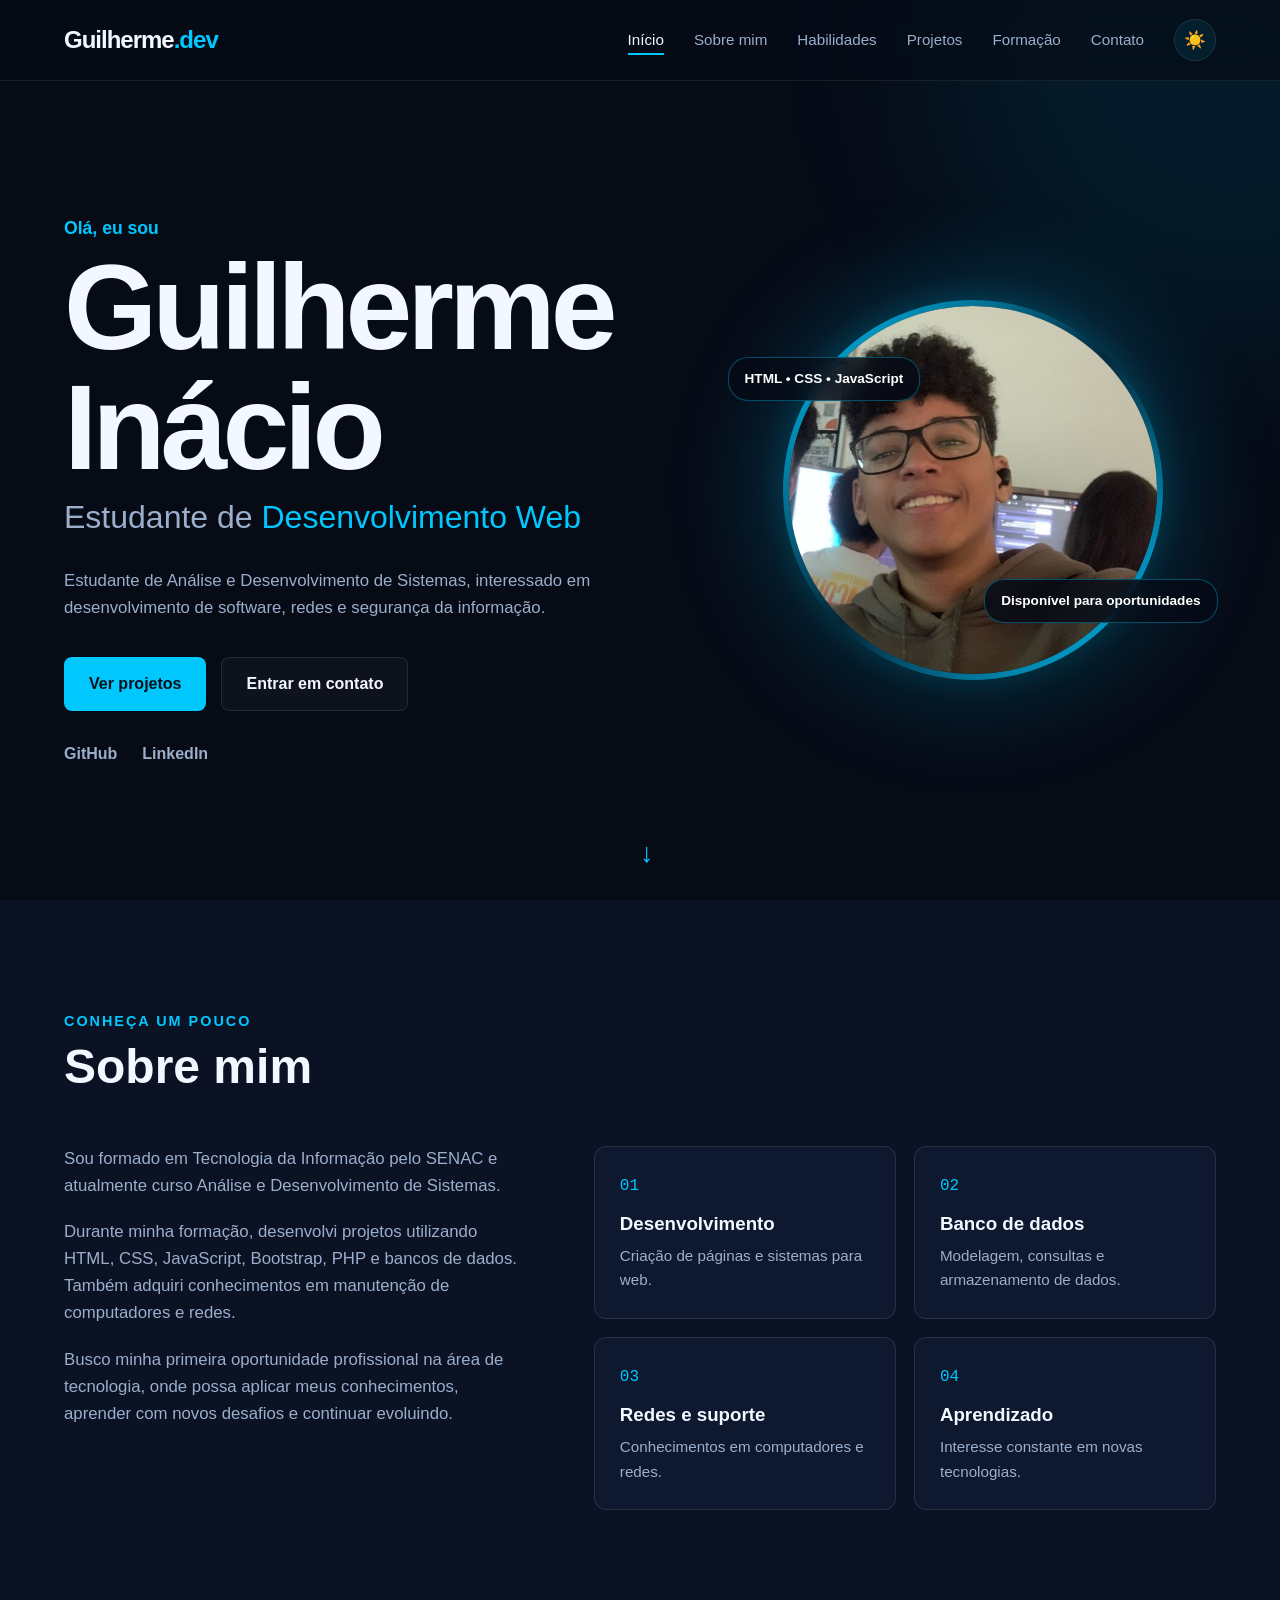
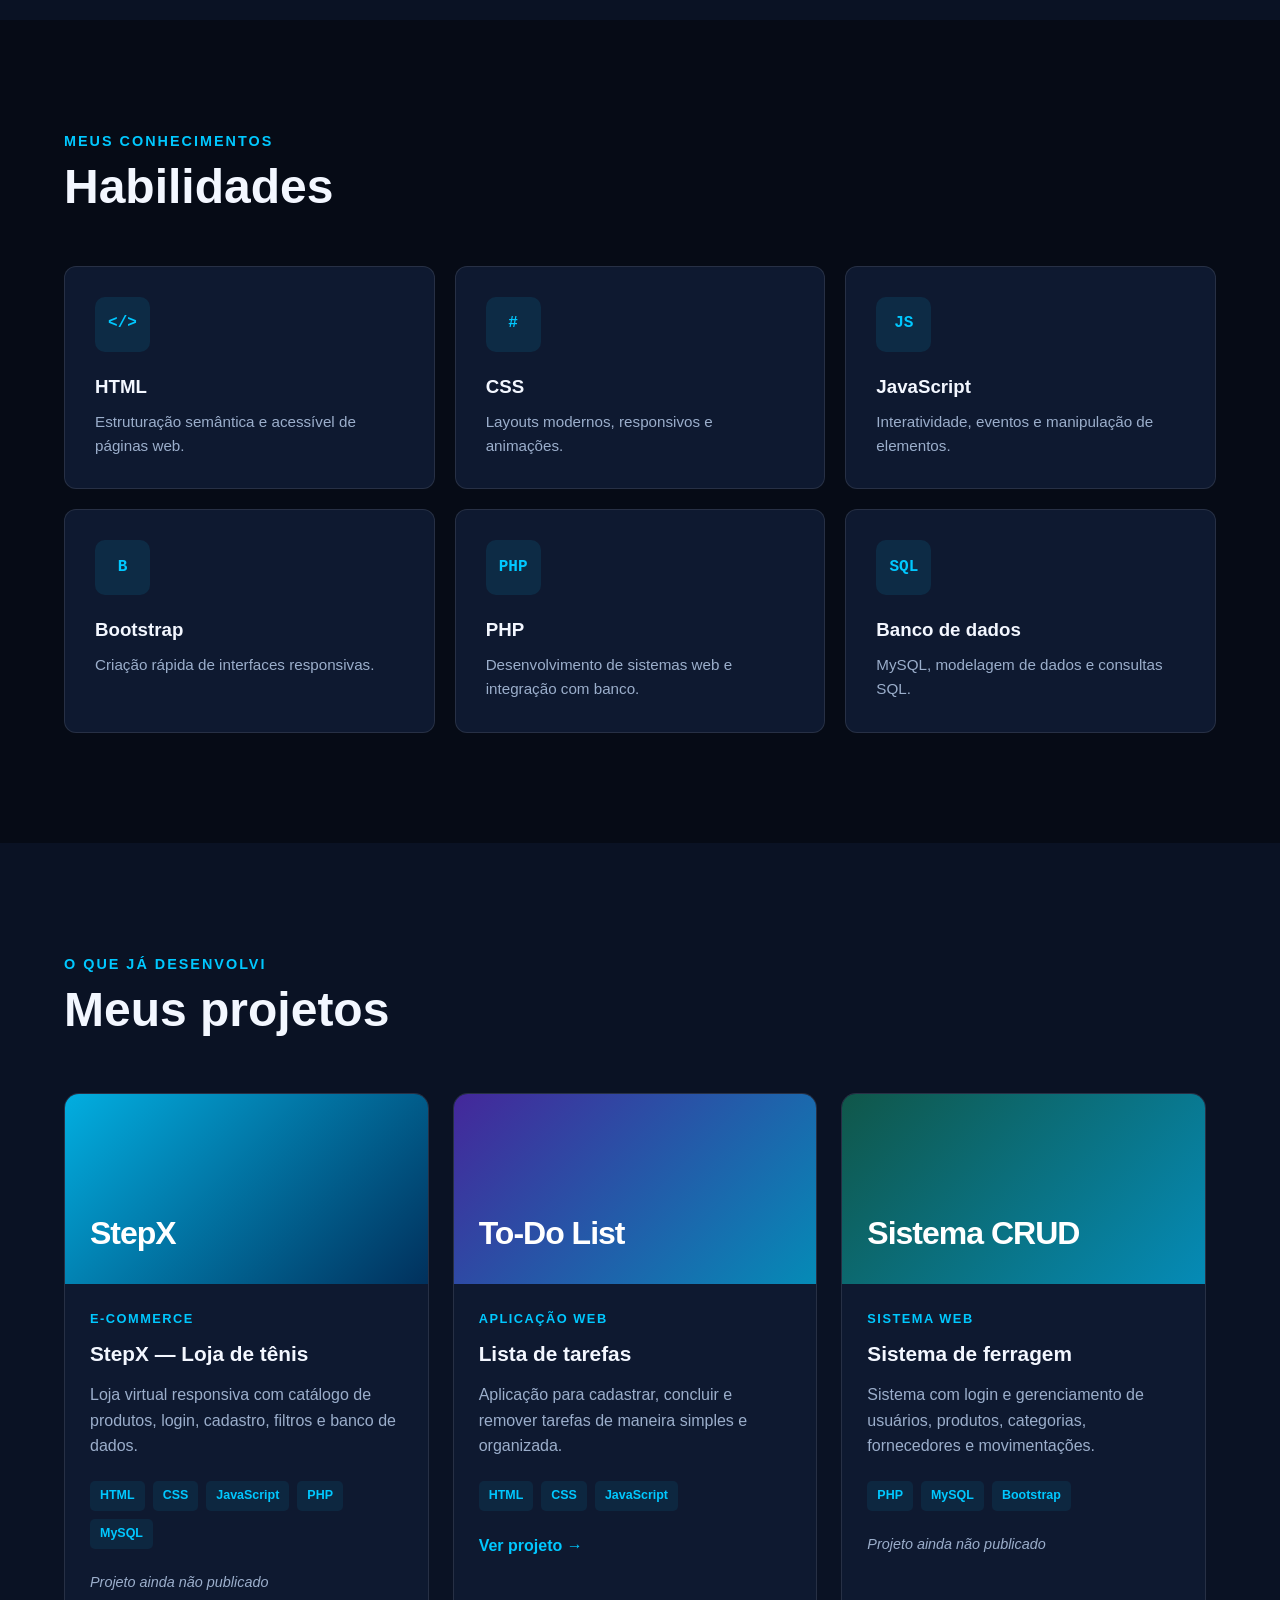
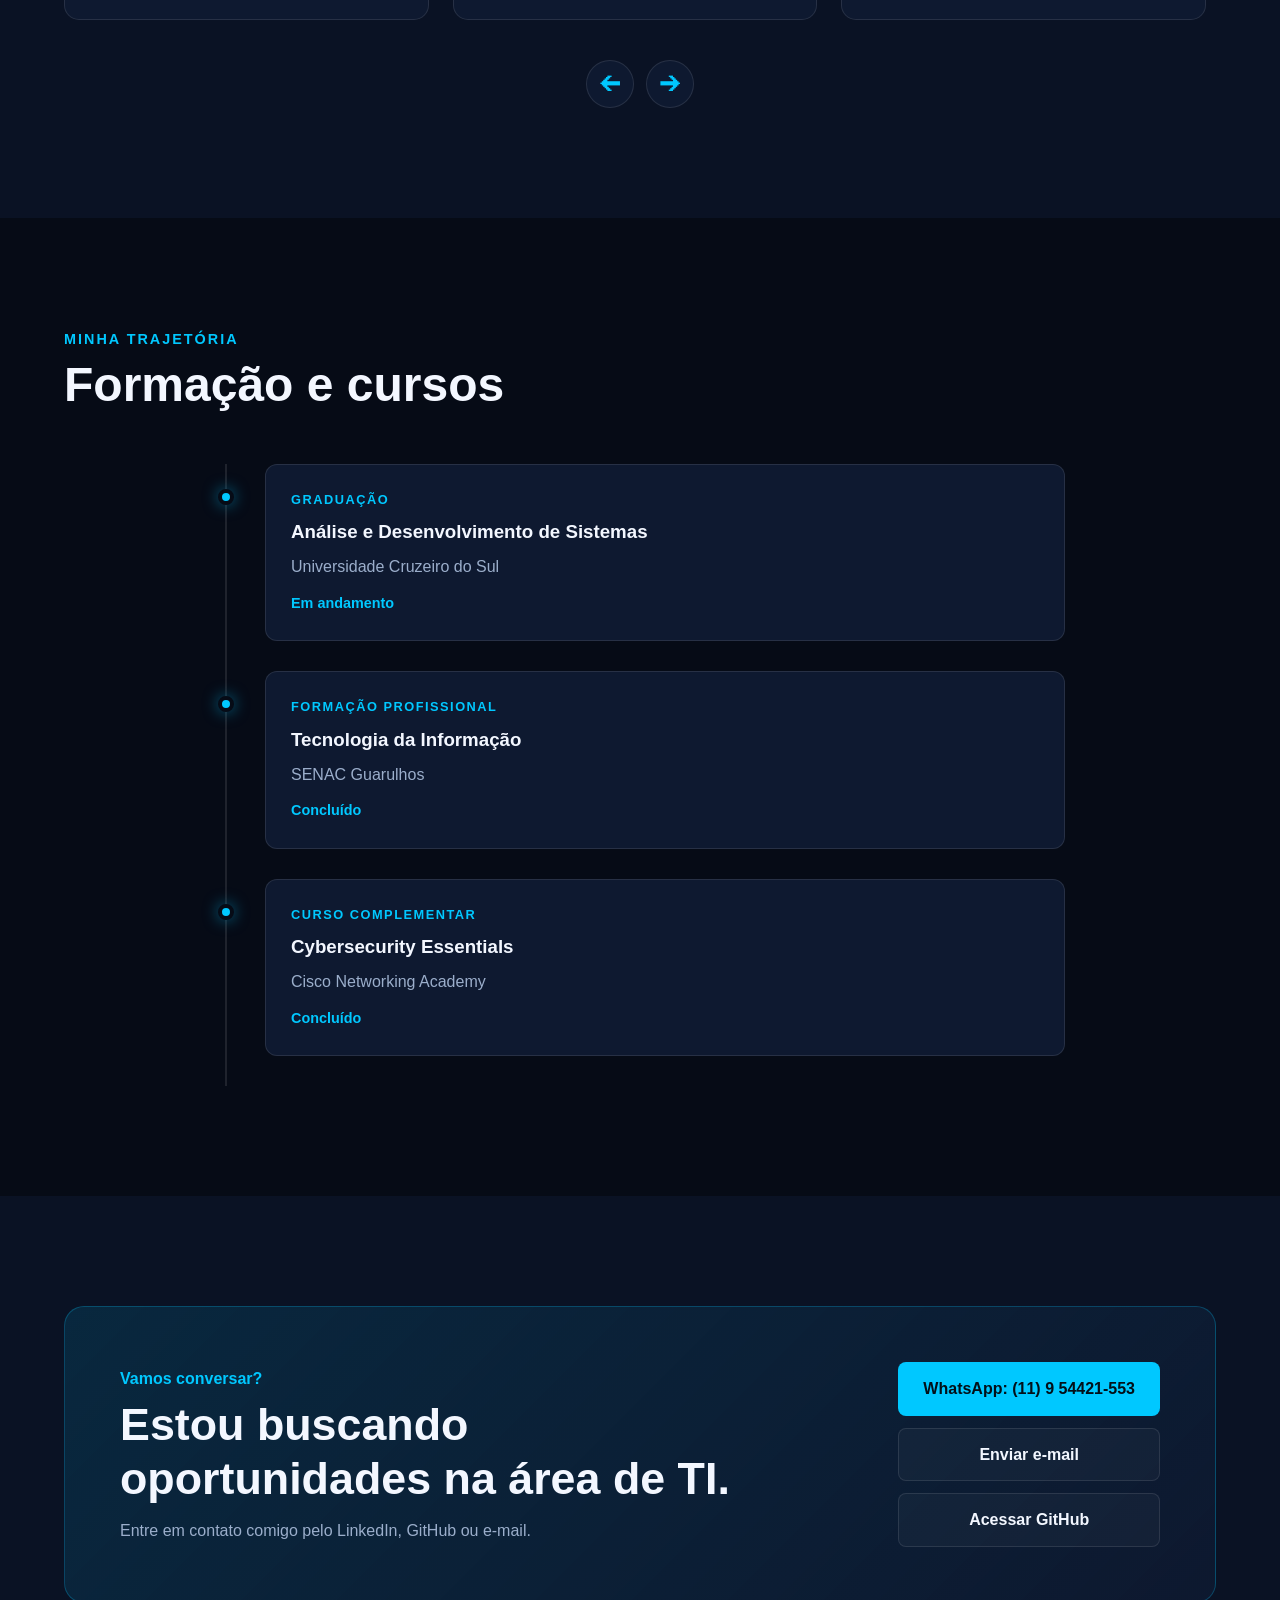
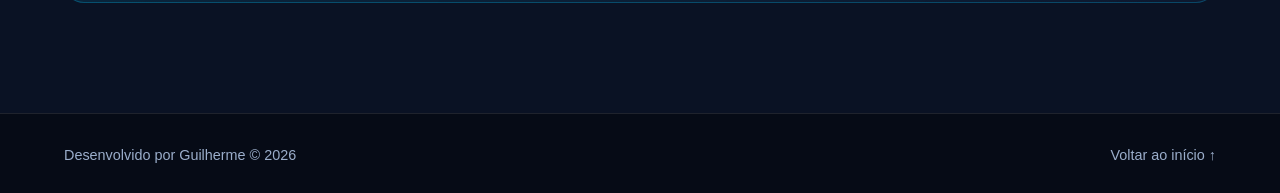
==== index.html @ 315e1459 "Add files via upload" ====
<!DOCTYPE html>
<html lang="pt-BR" data-theme="escuro">

<head>
    <meta charset="UTF-8">
    <meta name="viewport" content="width=device-width, initial-scale=1.0">
    <meta name="description" content="Portfólio de Guilherme, estudante de Análise e Desenvolvimento de Sistemas.">
    <title>Guilherme | Portfólio</title>
    <link rel="stylesheet" href="css/style.css">
</head>

<body>
    <div class="luz-mouse" id="luz-mouse"></div>
    <!-- Cabeçalho -->
    <header class="cabecalho" id="cabecalho">
        <nav class="navbar container">

            <a href="#inicio" class="logo">
                Guilherme<span>.dev</span>
            </a>

            <button class="botao-menu" id="botao-menu" aria-label="Abrir menu" aria-expanded="false">
                <span></span>
                <span></span>
                <span></span>
            </button>

            <ul class="menu" id="menu">
                <li><a href="#inicio" class="menu-link ativo">Início</a></li>
                <li><a href="#sobre" class="menu-link">Sobre mim</a></li>
                <li><a href="#habilidades" class="menu-link">Habilidades</a></li>
                <li><a href="#projetos" class="menu-link">Projetos</a></li>
                <li><a href="#formacao" class="menu-link">Formação</a></li>
                <li><a href="#contato" class="menu-link">Contato</a></li>

                <li>
                    <button class="botao-tema" id="botao-tema" aria-label="Ativar tema claro" title="Mudar tema">
                        ☀️
                    </button>
                </li>
            </ul>

        </nav>
    </header>

    <main>

        <!-- Início -->
        <section class="inicio" id="inicio">
            <div class="inicio-conteudo container">

                <div class="inicio-texto">
                    <p class="apresentacao">Olá, eu sou</p>

                    <h1>Guilherme Inácio</h1>

                    <h2>
                        Estudante de
                        <span id="texto-dinamico">Desenvolvimento Web</span>
                    </h2>

                    <p class="inicio-descricao">
                        Estudante de Análise e Desenvolvimento de Sistemas,
                        interessado em desenvolvimento de software, redes e
                        segurança da informação.
                    </p>

                    <div class="inicio-botoes">
                        <a href="#projetos" class="botao botao-principal">
                            Ver projetos
                        </a>

                        <a href="#contato" class="botao botao-secundario">
                            Entrar em contato
                        </a>
                    </div>

                    <div class="redes-sociais">
                        <a href="https://github.com/guilherm007" target="_blank" rel="noopener noreferrer">
                            GitHub
                        </a>

                        <!-- Troque pelo endereço do seu LinkedIn -->
                        <a href="https://www.linkedin.com/in/guilherme-in%C3%A1cio-ramalho/" target="_blank"
                            rel="noopener noreferrer">
                            LinkedIn
                        </a>
                    </div>
                </div>

                <div class="inicio-visual">
                    <div class="foto-container">

                        <div class="foto-borda">
                            <img src="images/foto-perfil.jpg" alt="Foto de Guilherme" class="foto-perfil">
                        </div>

                        <span class="foto-etiqueta etiqueta-tecnologias">
                            HTML • CSS • JavaScript
                        </span>

                        <span class="foto-etiqueta etiqueta-oportunidade">
                            Disponível para oportunidades
                        </span>

                    </div>
                </div>
            </div>

            </div>

            <a href="#sobre" class="rolar-pagina" aria-label="Ir para Sobre mim">
                ↓
            </a>
        </section>

        <!-- Sobre mim -->
        <section class="secao sobre" id="sobre">
            <div class="container">

                <div class="titulo-secao reveal">
                    <p>Conheça um pouco</p>
                    <h2>Sobre mim</h2>
                </div>

                <div class="sobre-conteudo">

                    <div class="sobre-texto reveal">
                        <p>
                            Sou formado em Tecnologia da Informação pelo SENAC
                            e atualmente curso Análise e Desenvolvimento de
                            Sistemas.
                        </p>

                        <p>
                            Durante minha formação, desenvolvi projetos utilizando
                            HTML, CSS, JavaScript, Bootstrap, PHP e bancos de dados.
                            Também adquiri conhecimentos em manutenção de
                            computadores e redes.
                        </p>

                        <p>
                            Busco minha primeira oportunidade profissional na área
                            de tecnologia, onde possa aplicar meus conhecimentos,
                            aprender com novos desafios e continuar evoluindo.
                        </p>
                    </div>

                    <div class="sobre-informacoes reveal">

                        <article class="informacao-card">
                            <span>01</span>
                            <h3>Desenvolvimento</h3>
                            <p>Criação de páginas e sistemas para web.</p>
                        </article>

                        <article class="informacao-card">
                            <span>02</span>
                            <h3>Banco de dados</h3>
                            <p>Modelagem, consultas e armazenamento de dados.</p>
                        </article>

                        <article class="informacao-card">
                            <span>03</span>
                            <h3>Redes e suporte</h3>
                            <p>Conhecimentos em computadores e redes.</p>
                        </article>

                        <article class="informacao-card">
                            <span>04</span>
                            <h3>Aprendizado</h3>
                            <p>Interesse constante em novas tecnologias.</p>
                        </article>

                    </div>
                </div>

            </div>
        </section>

        <!-- Habilidades -->
        <section class="secao habilidades" id="habilidades">
            <div class="container">

                <div class="titulo-secao reveal">
                    <p>Meus conhecimentos</p>
                    <h2>Habilidades</h2>
                </div>

                <div class="habilidades-grid">

                    <article class="habilidade-card reveal">
                        <div class="habilidade-icone">&lt;/&gt;</div>
                        <h3>HTML</h3>
                        <p>Estruturação semântica e acessível de páginas web.</p>
                    </article>

                    <article class="habilidade-card reveal">
                        <div class="habilidade-icone">#</div>
                        <h3>CSS</h3>
                        <p>Layouts modernos, responsivos e animações.</p>
                    </article>

                    <article class="habilidade-card reveal">
                        <div class="habilidade-icone">JS</div>
                        <h3>JavaScript</h3>
                        <p>Interatividade, eventos e manipulação de elementos.</p>
                    </article>

                    <article class="habilidade-card reveal">
                        <div class="habilidade-icone">B</div>
                        <h3>Bootstrap</h3>
                        <p>Criação rápida de interfaces responsivas.</p>
                    </article>

                    <article class="habilidade-card reveal">
                        <div class="habilidade-icone">PHP</div>
                        <h3>PHP</h3>
                        <p>Desenvolvimento de sistemas web e integração com banco.</p>
                    </article>

                    <article class="habilidade-card reveal">
                        <div class="habilidade-icone">SQL</div>
                        <h3>Banco de dados</h3>
                        <p>MySQL, modelagem de dados e consultas SQL.</p>
                    </article>

                </div>
            </div>
        </section>

        <!-- Projetos -->
        <section class="secao projetos" id="projetos">
            <div class="container">

                <div class="titulo-secao reveal">
                    <p>O que já desenvolvi</p>
                    <h2>Meus projetos</h2>
                </div>

                <div class="projetos-carrossel">

                    <div class="projetos-grid" id="carrossel-projetos">

                        <!-- StepX -->
                        <article class="projeto-card reveal">
                            <div class="projeto-capa capa-stepx">
                                <span>StepX</span>
                            </div>

                            <div class="projeto-conteudo">
                                <p class="projeto-tipo">E-commerce</p>

                                <h3>StepX — Loja de tênis</h3>

                                <p>
                                    Loja virtual responsiva com catálogo de produtos,
                                    login, cadastro, filtros e banco de dados.
                                </p>

                                <div class="tecnologias">
                                    <span>HTML</span>
                                    <span>CSS</span>
                                    <span>JavaScript</span>
                                    <span>PHP</span>
                                    <span>MySQL</span>
                                </div>

                                <p class="projeto-indisponivel">
                                    Projeto ainda não publicado
                                </p>
                            </div>
                        </article>


                        <!-- To-Do List -->
                        <article class="projeto-card reveal">
                            <div class="projeto-capa capa-todo">
                                <span>To-Do List</span>
                            </div>

                            <div class="projeto-conteudo">
                                <p class="projeto-tipo">Aplicação web</p>

                                <h3>Lista de tarefas</h3>

                                <p>
                                    Aplicação para cadastrar, concluir e remover
                                    tarefas de maneira simples e organizada.
                                </p>

                                <div class="tecnologias">
                                    <span>HTML</span>
                                    <span>CSS</span>
                                    <span>JavaScript</span>
                                </div>

                                <a href="https://guilherm007.github.io/to-do-list-ia/" target="_blank"
                                    rel="noopener noreferrer" class="link-projeto">
                                    Ver projeto →
                                </a>
                            </div>
                        </article>


                        <!-- Sistema CRUD -->
                        <article class="projeto-card reveal">
                            <div class="projeto-capa capa-sistema">
                                <span>Sistema CRUD</span>
                            </div>

                            <div class="projeto-conteudo">
                                <p class="projeto-tipo">Sistema web</p>

                                <h3>Sistema de ferragem</h3>

                                <p>
                                    Sistema com login e gerenciamento de usuários,
                                    produtos, categorias, fornecedores e movimentações.
                                </p>

                                <div class="tecnologias">
                                    <span>PHP</span>
                                    <span>MySQL</span>
                                    <span>Bootstrap</span>
                                </div>

                                <p class="projeto-indisponivel">
                                    Projeto ainda não publicado
                                </p>
                            </div>
                        </article>


                        <!-- Hora do Dia -->
                        <article class="projeto-card reveal">
                            <div class="projeto-capa capa-hora">
                                <span>Hora do Dia</span>
                            </div>

                            <div class="projeto-conteudo">
                                <p class="projeto-tipo">Aplicação web</p>

                                <h3>Hora do Dia</h3>

                                <p>
                                    Página que identifica o horário atual e altera
                                    automaticamente a mensagem, a imagem e as cores
                                    de acordo com o período do dia.
                                </p>

                                <div class="tecnologias">
                                    <span>HTML</span>
                                    <span>CSS</span>
                                    <span>JavaScript</span>
                                </div>

                                <div class="projeto-links">
                                    <a href="https://guilherm007.github.io/hora-do-dia/" target="_blank"
                                        rel="noopener noreferrer" class="link-projeto">
                                        Ver projeto →
                                    </a>

                                    <a href="https://github.com/guilherm007/Hora-do-dia" target="_blank"
                                        rel="noopener noreferrer" class="link-codigo">
                                        Ver código
                                    </a>
                                </div>
                            </div>
                        </article>

                    </div>

                    <!-- Controles do carrossel -->
                    <div class="carrossel-controles">

                        <button class="carrossel-botao" id="projeto-anterior" aria-label="Mostrar projeto anterior">
                            🡨
                        </button>

                        <button class="carrossel-botao" id="proximo-projeto" aria-label="Mostrar próximo projeto">
                            🡪
                        </button>

                    </div>

                </div>
            </div>
        </section>

        <!-- Formação -->
        <section class="secao formacao" id="formacao">
            <div class="container">

                <div class="titulo-secao reveal">
                    <p>Minha trajetória</p>
                    <h2>Formação e cursos</h2>
                </div>

                <div class="linha-tempo">

                    <article class="formacao-item reveal">
                        <div class="formacao-marcador"></div>

                        <div class="formacao-card">
                            <p class="formacao-tipo">Graduação</p>
                            <h3>Análise e Desenvolvimento de Sistemas</h3>
                            <p>Universidade Cruzeiro do Sul</p>
                            <span>Em andamento</span>
                        </div>
                    </article>

                    <article class="formacao-item reveal">
                        <div class="formacao-marcador"></div>

                        <div class="formacao-card">
                            <p class="formacao-tipo">Formação profissional</p>
                            <h3>Tecnologia da Informação</h3>
                            <p>SENAC Guarulhos</p>
                            <span>Concluído</span>
                        </div>
                    </article>

                    <article class="formacao-item reveal">
                        <div class="formacao-marcador"></div>

                        <div class="formacao-card">
                            <p class="formacao-tipo">Curso complementar</p>
                            <h3>Cybersecurity Essentials</h3>
                            <p>Cisco Networking Academy</p>
                            <span>Concluído</span>
                        </div>
                    </article>

                </div>
            </div>
        </section>

        <!-- Contato -->
        <section class="secao contato" id="contato">
            <div class="container">

                <div class="contato-card reveal">
                    <div>
                        <p class="contato-destaque">Vamos conversar?</p>

                        <h2>Estou buscando oportunidades na área de TI.</h2>

                        <p>
                            Entre em contato comigo pelo LinkedIn, GitHub ou e-mail.
                        </p>
                    </div>

                    <div class="contato-links">
                        <!-- Substitua pelos números do seu telefone -->
                        <a href="https://wa.me/5511954421553" target="_blank" rel="noopener noreferrer"
                            class="botao botao-principal">
                            WhatsApp: (11) 9 54421-553
                        </a>

                        <!-- Coloque seu e-mail -->
                        <a href="https://mail.google.com/mail/?view=cm&fs=1&to=guilherme95442@gmail.com&su=Contato pelo portfólio&body=Olá Guilherme, vi seu portfólio e gostaria de conversar."
                            target="_blank" rel="noopener noreferrer" class="botao botao-secundario">
                            Enviar e-mail
                        </a>

                        <a href="https://github.com/guilherm007" target="_blank" rel="noopener noreferrer"
                            class="botao botao-secundario">
                            Acessar GitHub
                        </a>

                    </div>
                </div>

            </div>
        </section>

    </main>

    <!-- Rodapé -->
    <footer class="rodape">
        <div class="container rodape-conteudo">
            <p>
                Desenvolvido por Guilherme ©
                <span id="ano-atual"></span>
            </p>

            <a href="#inicio">Voltar ao início ↑</a>
        </div>
    </footer>

    <button class="voltar-topo" id="voltar-topo" aria-label="Voltar ao topo">
        🡅
    </button>

    <script src="js/script.js"></script>
</body>

</html>
---- css/style.css ----
/* ==============================
   CONFIGURAÇÕES GERAIS
================================= */

:root {
    --cor-fundo: #060b16;
    --cor-fundo-secundaria: #0a1224;
    --cor-card: #0e1930;
    --cor-card-clara: #14213d;
    --cor-principal: #00c8ff;
    --cor-principal-escura: #008db5;
    --cor-texto: #f3f7ff;
    --cor-texto-secundario: #9baecb;
    --cor-borda: rgba(255, 255, 255, 0.1);
    --sombra: 0 20px 50px rgba(0, 0, 0, 0.35);
    --largura-container: 1200px;
}

[data-theme="claro"] {
    --cor-fundo: #f5f8fd;
    --cor-fundo-secundaria: #eaf1fa;
    --cor-card: #ffffff;
    --cor-card-clara: #edf6ff;
    --cor-principal: #007fa8;
    --cor-principal-escura: #005e7d;
    --cor-texto: #0b172a;
    --cor-texto-secundario: #425674;
    --cor-borda: rgba(11, 23, 42, 0.13);
    --sombra: 0 20px 50px rgba(26, 55, 90, 0.13);
}

* {
    margin: 0;
    padding: 0;
    box-sizing: border-box;
}

html {
    scroll-behavior: smooth;
    scroll-padding-top: 80px;
}

body {
    background-color: var(--cor-fundo);
    color: var(--cor-texto);
    font-family: Arial, Helvetica, sans-serif;
    line-height: 1.6;
    overflow-x: hidden;
}

body::before {
    content: "";
    position: fixed;
    top: -250px;
    right: -250px;
    width: 600px;
    height: 600px;
    background: rgba(0, 200, 255, 0.08);
    border-radius: 50%;
    filter: blur(80px);
    pointer-events: none;
    z-index: -1;
}

a {
    color: inherit;
    text-decoration: none;
}

button {
    font-family: inherit;
}

ul {
    list-style: none;
}

.container {
    width: min(90%, var(--largura-container));
    margin: 0 auto;
}

.secao {
    padding: 110px 0;
}

.titulo-secao {
    margin-bottom: 50px;
}

.titulo-secao p {
    color: var(--cor-principal);
    font-size: 0.9rem;
    font-weight: bold;
    letter-spacing: 2px;
    text-transform: uppercase;
}

.titulo-secao h2 {
    margin-top: 5px;
    font-size: clamp(2rem, 5vw, 3rem);
    line-height: 1.2;
}

.botao {
    min-height: 50px;
    padding: 13px 24px;
    border: 1px solid transparent;
    border-radius: 8px;
    display: inline-flex;
    align-items: center;
    justify-content: center;
    font-weight: bold;
    transition: 0.3s ease;
}

.botao-principal {
    background-color: var(--cor-principal);
    color: #031019;
}

.botao-principal:hover {
    background-color: #52dcff;
    transform: translateY(-3px);
    box-shadow: 0 10px 30px rgba(0, 200, 255, 0.25);
}

.botao-secundario {
    border-color: var(--cor-borda);
    background-color: rgba(255, 255, 255, 0.03);
}

.botao-secundario:hover {
    color: var(--cor-principal);
    border-color: var(--cor-principal);
    transform: translateY(-3px);
}


/* ==============================
   CABEÇALHO
================================= */

.cabecalho {
    position: fixed;
    top: 0;
    left: 0;
    width: 100%;
    z-index: 1000;

    background-color: rgba(6, 11, 22, 0.65);
    border-bottom: 1px solid rgba(255, 255, 255, 0.08);

    backdrop-filter: blur(14px);
    -webkit-backdrop-filter: blur(14px);

    transition:
        background-color 0.3s ease,
        box-shadow 0.3s ease;
}

.cabecalho.rolado {
    background-color: rgba(6, 11, 22, 0.82);
    box-shadow: 0 8px 30px rgba(0, 0, 0, 0.25);
}

.navbar {
    min-height: 80px;
    display: flex;
    align-items: center;
    justify-content: space-between;
}

.logo {
    font-size: 1.5rem;
    font-weight: 800;
    letter-spacing: -1px;
}

.logo span {
    color: var(--cor-principal);
}

.menu {
    display: flex;
    align-items: center;
    gap: 30px;
}

.menu-link {
    position: relative;
    color: var(--cor-texto-secundario);
    font-size: 0.95rem;
    transition: color 0.3s ease;
}

.menu-link::after {
    content: "";
    position: absolute;
    left: 0;
    bottom: -7px;
    width: 0;
    height: 2px;
    background-color: var(--cor-principal);
    transition: width 0.3s ease;
}

.menu-link:hover,
.menu-link.ativo {
    color: var(--cor-texto);
}

.menu-link:hover::after,
.menu-link.ativo::after {
    width: 100%;
}

.botao-menu {
    width: 42px;
    height: 42px;
    border: none;
    background: transparent;
    display: none;
    flex-direction: column;
    align-items: center;
    justify-content: center;
    gap: 6px;
    cursor: pointer;
}

.botao-menu span {
    width: 25px;
    height: 2px;
    background-color: var(--cor-texto);
    transition: 0.3s ease;
}


/* ==============================
   INÍCIO
================================= */

.inicio {
    min-height: 100vh;
    padding-top: 80px;
    position: relative;
    display: flex;
    align-items: center;
}

.inicio-conteudo {
    display: grid;
    grid-template-columns: 1.1fr 0.9fr;
    align-items: center;
    gap: 70px;
}

.apresentacao {
    color: var(--cor-principal);
    font-size: 1.1rem;
    font-weight: bold;
}

.inicio-texto h1 {
    margin: 5px 0;
    font-size: clamp(4rem, 10vw, 7.5rem);
    line-height: 1;
    letter-spacing: -5px;
}

.inicio-texto h2 {
    min-height: 42px;
    color: var(--cor-texto-secundario);
    font-size: clamp(1.3rem, 3vw, 2rem);
    font-weight: 500;
}

.inicio-texto h2 span {
    color: var(--cor-principal);
}

.inicio-descricao {
    max-width: 650px;
    margin-top: 25px;
    color: var(--cor-texto-secundario);
    font-size: 1.05rem;
}

.inicio-botoes {
    margin-top: 35px;
    display: flex;
    flex-wrap: wrap;
    gap: 15px;
}

.redes-sociais {
    margin-top: 30px;
    display: flex;
    gap: 25px;
}

.redes-sociais a {
    color: var(--cor-texto-secundario);
    font-weight: bold;
    transition: color 0.3s ease;
}

.redes-sociais a:hover {
    color: var(--cor-principal);
}

.codigo-card {
    background: linear-gradient(
        145deg,
        rgba(20, 33, 61, 0.95),
        rgba(9, 17, 34, 0.95)
    );
    border: 1px solid var(--cor-borda);
    border-radius: 18px;
    box-shadow: var(--sombra);
    overflow: hidden;
    transform: rotate(2deg);
    transition: 0.4s ease;
}

.codigo-card:hover {
    transform: rotate(0deg) translateY(-8px);
    border-color: rgba(0, 200, 255, 0.4);
}

.codigo-topo {
    padding: 16px 20px;
    background-color: rgba(255, 255, 255, 0.04);
    border-bottom: 1px solid var(--cor-borda);
    display: flex;
    gap: 8px;
}

.circulo {
    width: 12px;
    height: 12px;
    border-radius: 50%;
}

.vermelho {
    background-color: #ff5f57;
}

.amarelo {
    background-color: #febc2e;
}

.verde {
    background-color: #28c840;
}

.codigo-conteudo {
    min-height: 290px;
    padding: 35px;
    display: flex;
    flex-direction: column;
    justify-content: center;
    gap: 20px;
    font-family: Consolas, monospace;
    font-size: 1rem;
}

.rosa {
    color: #ff79c6;
}

.azul {
    color: #8be9fd;
}

.roxo {
    color: #bd93f9;
}

.branco {
    color: #f8f8f2;
}

.verde-texto {
    color: #50fa7b;
}

.cursor-codigo {
    color: var(--cor-principal);
    animation: piscar 0.8s infinite;
}

@keyframes piscar {
    50% {
        opacity: 0;
    }
}

.rolar-pagina {
    position: absolute;
    left: 50%;
    bottom: 25px;
    color: var(--cor-principal);
    font-size: 1.7rem;
    animation: flutuar 1.5s infinite;
}

@keyframes flutuar {
    50% {
        transform: translateY(8px);
    }
}


/* ==============================
   SOBRE MIM
================================= */

.sobre {
    background-color: var(--cor-fundo-secundaria);
}

.sobre-conteudo {
    display: grid;
    grid-template-columns: 0.85fr 1.15fr;
    gap: 70px;
    align-items: start;
}

.sobre-texto p {
    margin-bottom: 20px;
    color: var(--cor-texto-secundario);
    font-size: 1.05rem;
}

.sobre-informacoes {
    display: grid;
    grid-template-columns: repeat(2, 1fr);
    gap: 18px;
}

.informacao-card {
    padding: 25px;
    background-color: var(--cor-card);
    border: 1px solid var(--cor-borda);
    border-radius: 12px;
    transition: 0.3s ease;
}

.informacao-card:hover {
    border-color: var(--cor-principal);
    transform: translateY(-5px);
}

.informacao-card span {
    color: var(--cor-principal);
    font-family: Consolas, monospace;
}

.informacao-card h3 {
    margin: 10px 0 5px;
}

.informacao-card p {
    color: var(--cor-texto-secundario);
    font-size: 0.95rem;
}


/* ==============================
   HABILIDADES
================================= */

.habilidades-grid {
    display: grid;
    grid-template-columns: repeat(3, 1fr);
    gap: 20px;
}

.habilidade-card {
    padding: 30px;
    background-color: var(--cor-card);
    border: 1px solid var(--cor-borda);
    border-radius: 12px;
    transition: 0.3s ease;
}

.habilidade-card:hover {
    transform: translateY(-7px);
    background-color: var(--cor-card-clara);
    border-color: rgba(0, 200, 255, 0.5);
}

.habilidade-icone {
    width: 55px;
    height: 55px;
    margin-bottom: 20px;
    background-color: rgba(0, 200, 255, 0.1);
    color: var(--cor-principal);
    border-radius: 10px;
    display: flex;
    align-items: center;
    justify-content: center;
    font-family: Consolas, monospace;
    font-weight: bold;
}

.habilidade-card h3 {
    margin-bottom: 8px;
}

.habilidade-card p {
    color: var(--cor-texto-secundario);
    font-size: 0.95rem;
}


/* ==============================
   PROJETOS
================================= */

.projetos {
    background-color: var(--cor-fundo-secundaria);
}

.projetos-carrossel {
    position: relative;
}

.projetos-grid {
    padding: 5px 5px 20px;

    display: flex;
    gap: 24px;

    overflow-x: auto;
    scroll-behavior: smooth;
    scroll-snap-type: x mandatory;

    scrollbar-width: none;
}

.projetos-grid::-webkit-scrollbar {
    display: none;
}

.projeto-card {
    flex: 0 0 calc((100% - 48px) / 3);
    scroll-snap-align: start;
}


/* Botões do carrossel */

.carrossel-controles {
    margin-top: 20px;

    display: flex;
    align-items: center;
    justify-content: center;
    gap: 12px;
}

.carrossel-botao {
    width: 48px;
    height: 48px;

    background-color: var(--cor-card);
    color: var(--cor-principal);

    border: 1px solid var(--cor-borda);
    border-radius: 50%;

    font-size: 1.4rem;
    cursor: pointer;

    transition:
        background-color 0.3s ease,
        color 0.3s ease,
        border-color 0.3s ease,
        transform 0.3s ease;
}

.carrossel-botao:hover {
    background-color: var(--cor-principal);
    color: #031019;
    border-color: var(--cor-principal);
    transform: translateY(-3px);
}

.carrossel-botao:disabled {
    opacity: 0.4;
    cursor: not-allowed;
    transform: none;
}

.projeto-card {
    background-color: var(--cor-card);
    border: 1px solid var(--cor-borda);
    border-radius: 15px;
    overflow: hidden;
    transition: 0.3s ease;
}

.projeto-card:hover {
    transform: translateY(-8px);
    border-color: rgba(0, 200, 255, 0.5);
    box-shadow: var(--sombra);
}

.projeto-capa {
    min-height: 190px;
    padding: 25px;
    display: flex;
    align-items: flex-end;
    overflow: hidden;
}

.projeto-capa span {
    font-size: 2rem;
    font-weight: 800;
    letter-spacing: -1px;
}

.capa-stepx {
    background:
        linear-gradient(135deg, rgba(0, 200, 255, 0.85), rgba(0, 50, 95, 0.95));
}

.capa-todo {
    background:
        linear-gradient(135deg, rgba(71, 40, 160, 0.95), rgba(0, 200, 255, 0.65));
}

.capa-sistema {
    background:
        linear-gradient(135deg, rgba(16, 90, 75, 0.95), rgba(0, 200, 255, 0.65));
}

.capa-hora {
    background:
        linear-gradient(135deg, #f5a742, #3374c9, #121415);
}

.projeto-conteudo {
    padding: 25px;
}

.projeto-tipo,
.formacao-tipo {
    color: var(--cor-principal);
    font-size: 0.8rem;
    font-weight: bold;
    letter-spacing: 1.5px;
    text-transform: uppercase;
}

.projeto-conteudo h3 {
    margin: 7px 0 12px;
    font-size: 1.3rem;
}

.projeto-conteudo > p:not(.projeto-tipo) {
    color: var(--cor-texto-secundario);
}

.tecnologias {
    margin: 22px 0;
    display: flex;
    flex-wrap: wrap;
    gap: 8px;
}

.tecnologias span {
    padding: 5px 10px;
    background-color: rgba(0, 200, 255, 0.08);
    color: var(--cor-principal);
    border-radius: 5px;
    font-size: 0.78rem;
    font-weight: bold;
}

.link-projeto {
    color: var(--cor-principal);
    font-weight: bold;
}

.link-projeto:hover {
    text-decoration: underline;
}

.projeto-indisponivel {
    font-size: 0.9rem;
    font-style: italic;
}


/* ==============================
   FORMAÇÃO
================================= */

.linha-tempo {
    position: relative;
    max-width: 850px;
    margin: 0 auto;
}

.linha-tempo::before {
    content: "";
    position: absolute;
    top: 0;
    left: 10px;
    width: 2px;
    height: 100%;
    background-color: var(--cor-borda);
}

.formacao-item {
    position: relative;
    padding-left: 50px;
    padding-bottom: 30px;
}

.formacao-marcador {
    position: absolute;
    top: 25px;
    left: 3px;
    width: 16px;
    height: 16px;
    background-color: var(--cor-principal);
    border: 4px solid var(--cor-fundo);
    border-radius: 50%;
    box-shadow: 0 0 15px rgba(0, 200, 255, 0.5);
}

.formacao-card {
    padding: 25px;
    background-color: var(--cor-card);
    border: 1px solid var(--cor-borda);
    border-radius: 12px;
}

.formacao-card h3 {
    margin: 7px 0;
}

.formacao-card > p:not(.formacao-tipo) {
    color: var(--cor-texto-secundario);
}

.formacao-card span {
    margin-top: 12px;
    color: var(--cor-principal);
    display: inline-block;
    font-size: 0.9rem;
    font-weight: bold;
}


/* ==============================
   CONTATO
================================= */

.contato {
    background-color: var(--cor-fundo-secundaria);
}

.contato-card {
    padding: 55px;
    background:
        linear-gradient(
            135deg,
            rgba(0, 200, 255, 0.12),
            rgba(14, 25, 48, 0.95)
        );
    border: 1px solid rgba(0, 200, 255, 0.25);
    border-radius: 20px;
    display: flex;
    align-items: center;
    justify-content: space-between;
    gap: 50px;
}

.contato-destaque {
    color: var(--cor-principal);
    font-weight: bold;
}

.contato-card h2 {
    max-width: 650px;
    margin: 7px 0 12px;
    font-size: clamp(1.8rem, 4vw, 2.8rem);
    line-height: 1.2;
}

.contato-card div > p:last-child {
    color: var(--cor-texto-secundario);
}

.contato-links {
    min-width: 190px;
    display: flex;
    flex-direction: column;
    gap: 12px;
}


/* ==============================
   RODAPÉ
================================= */

.rodape {
    padding: 30px 0;
    border-top: 1px solid var(--cor-borda);
}

.rodape-conteudo {
    color: var(--cor-texto-secundario);
    display: flex;
    align-items: center;
    justify-content: space-between;
    gap: 20px;
    font-size: 0.9rem;
}

.rodape a:hover {
    color: var(--cor-principal);
}

.voltar-topo {
    position: fixed;
    right: 25px;
    bottom: 25px;
    width: 45px;
    height: 45px;
    background-color: var(--cor-principal);
    color: #031019;
    border: none;
    border-radius: 8px;
    font-size: 1.2rem;
    font-weight: bold;
    cursor: pointer;
    opacity: 0;
    visibility: hidden;
    transform: translateY(15px);
    transition: 0.3s ease;
}

.voltar-topo.visivel {
    opacity: 1;
    visibility: visible;
    transform: translateY(0);
}


/* ==============================
   ANIMAÇÃO DE ENTRADA
================================= */

.reveal {
    opacity: 0;
    transform: translateY(35px);
    transition:
        opacity 0.7s ease,
        transform 0.7s ease;
}

.reveal.visivel {
    opacity: 1;
    transform: translateY(0);
}


/* ==============================
   RESPONSIVIDADE
================================= */

@media (max-width: 950px) {
    .inicio-conteudo,
    .sobre-conteudo {
        grid-template-columns: 1fr;
    }

    .inicio {
        padding: 140px 0 80px;
    }

    .inicio-visual {
        max-width: 650px;
    }

    .habilidades-grid,
    .projetos-grid {
        grid-template-columns: repeat(2, 1fr);
    }

    .contato-card {
        align-items: flex-start;
        flex-direction: column;
    }

    .contato-links {
        width: 100%;
        flex-direction: row;
    }
}

@media (max-width: 750px) {
    .secao {
        padding: 80px 0;
    }

    .botao-menu {
        display: flex;
        z-index: 1001;
    }

    .botao-menu.ativo span:nth-child(1) {
        transform: translateY(8px) rotate(45deg);
    }

    .botao-menu.ativo span:nth-child(2) {
        opacity: 0;
    }

    .botao-menu.ativo span:nth-child(3) {
        transform: translateY(-8px) rotate(-45deg);
    }

    .menu {
        position: fixed;
        top: 0;
        right: -100%;
        width: min(80%, 320px);
        height: 100vh;
        padding: 110px 35px;
        background-color: var(--cor-fundo-secundaria);
        border-left: 1px solid var(--cor-borda);
        flex-direction: column;
        align-items: flex-start;
        transition: right 0.4s ease;
    }

    .menu.aberto {
        right: 0;
    }

    .menu-link {
        font-size: 1.1rem;
    }

    .inicio-texto h1 {
        font-size: clamp(3.8rem, 18vw, 6rem);
        letter-spacing: -3px;
    }

    .habilidades-grid,
    .projetos-grid,
    .sobre-informacoes {
        grid-template-columns: 1fr;
    }

    .codigo-conteudo {
        min-height: 240px;
        padding: 25px;
        font-size: 0.85rem;
    }

    .contato-card {
        padding: 35px 25px;
    }

    .contato-links {
        flex-direction: column;
    }

    .rodape-conteudo {
        text-align: center;
        flex-direction: column;
    }
}

@media (max-width: 480px) {
    .inicio-botoes {
        flex-direction: column;
    }

    .inicio-botoes .botao {
        width: 100%;
    }

    .redes-sociais {
        flex-wrap: wrap;
    }

    .rolar-pagina {
        display: none;
    }
}

@media (prefers-reduced-motion: reduce) {
    html {
        scroll-behavior: auto;
    }

    *,
    *::before,
    *::after {
        animation-duration: 0.01ms !important;
        transition-duration: 0.01ms !important;
    }
}
/* Luz que acompanha o mouse */

.luz-mouse {
    position: fixed;
    top: 0;
    left: 0;
    width: 350px;
    height: 350px;
    background: rgba(0, 200, 255, 0.09);
    border-radius: 50%;
    filter: blur(70px);
    pointer-events: none;
    z-index: -1;

    opacity: 0;
    transform: translate(-50%, -50%);
    transition: opacity 0.3s ease;
}

.luz-mouse.ativa {
    opacity: 1;
}

@media (max-width: 750px) {
    .luz-mouse {
        display: none;
    }
}
/* Botão de tema */

.botao-tema {
    width: 42px;
    height: 42px;

    background-color: rgba(0, 200, 255, 0.08);
    color: var(--cor-texto);

    border: 1px solid var(--cor-borda);
    border-radius: 50%;

    display: flex;
    align-items: center;
    justify-content: center;

    font-size: 1.1rem;
    cursor: pointer;

    transition:
        background-color 0.3s ease,
        border-color 0.3s ease,
        transform 0.3s ease;
}

.botao-tema:hover {
    background-color: rgba(0, 200, 255, 0.18);
    border-color: var(--cor-principal);
    transform: rotate(20deg);
}


/* Ajustes do tema claro */

[data-theme="claro"] .cabecalho {
    background-color: rgba(245, 248, 253, 0.72);
}

[data-theme="claro"] .cabecalho.rolado {
    background-color: rgba(245, 248, 253, 0.9);
}

[data-theme="claro"] .codigo-card {
    color: #f8f8f2;

    background: linear-gradient(
        145deg,
        #17233d,
        #081122
    );
}

[data-theme="claro"] .contato-card {
    background: linear-gradient(
        135deg,
        rgba(0, 127, 168, 0.1),
        rgba(255, 255, 255, 0.95)
    );
}

.projeto-capa {
    color: #ffffff;
}


/* Transição entre os temas */

body,
.cabecalho,
.habilidade-card,
.informacao-card,
.projeto-card,
.formacao-card,
.contato-card {
    transition:
        background-color 0.4s ease,
        color 0.4s ease,
        border-color 0.4s ease;
}

/* Foto circular */

.inicio-visual {
    display: flex;
    align-items: center;
    justify-content: center;
}

.foto-container {
    position: relative;
    width: min(100%, 380px);
    aspect-ratio: 1 / 1;
}

.foto-container::before {
    content: "";
    position: absolute;
    inset: -20px;

    background-color: rgba(0, 200, 255, 0.22);
    border-radius: 50%;
    filter: blur(45px);

    z-index: -1;
}

.foto-borda {
    width: 100%;
    height: 100%;
    padding: 6px;

    background: linear-gradient(
        135deg,
        var(--cor-principal),
        transparent,
        var(--cor-principal)
    );

    border-radius: 50%;
    box-shadow:
        0 0 30px rgba(0, 200, 255, 0.2),
        var(--sombra);

    overflow: hidden;
}

.foto-perfil {
    width: 100%;
    height: 100%;

    display: block;
    object-fit: cover;
    object-position: center top;

    border-radius: 50%;
    background-color: var(--cor-card);

    transition: transform 0.5s ease;
}

.foto-borda:hover .foto-perfil {
    transform: scale(1.05);
}

.foto-etiqueta {
    position: absolute;
    padding: 10px 16px;

    background-color: rgba(6, 11, 22, 0.8);
    color: #ffffff;

    border: 1px solid rgba(0, 200, 255, 0.35);
    border-radius: 20px;

    backdrop-filter: blur(12px);
    -webkit-backdrop-filter: blur(12px);

    font-size: 0.85rem;
    font-weight: bold;
    white-space: nowrap;
}

.etiqueta-tecnologias {
    top: 15%;
    left: -55px;
}

.etiqueta-oportunidade {
    right: -55px;
    bottom: 15%;
}

@media (max-width: 750px) {
    .foto-container {
        width: min(80%, 330px);
        margin-top: 30px;
    }

    .etiqueta-tecnologias {
        left: -25px;
    }

    .etiqueta-oportunidade {
        right: -25px;
    }
}

@media (max-width: 480px) {
    .foto-etiqueta {
        position: static;
        margin-top: 12px;
        display: block;
        text-align: center;
        white-space: normal;
    }
}

.projeto-links {
    margin-top: 20px;

    display: flex;
    align-items: center;
    flex-wrap: wrap;
    gap: 18px;
}

.link-codigo {
    color: var(--cor-texto-secundario);
    font-weight: bold;
    transition: color 0.3s ease;
}

.link-codigo:hover {
    color: var(--cor-principal);
}

@media (max-width: 950px) {
    .projeto-card {
        flex-basis: calc((100% - 24px) / 2);
    }
}

@media (max-width: 650px) {
    .projeto-card {
        flex-basis: 100%;
    }
}
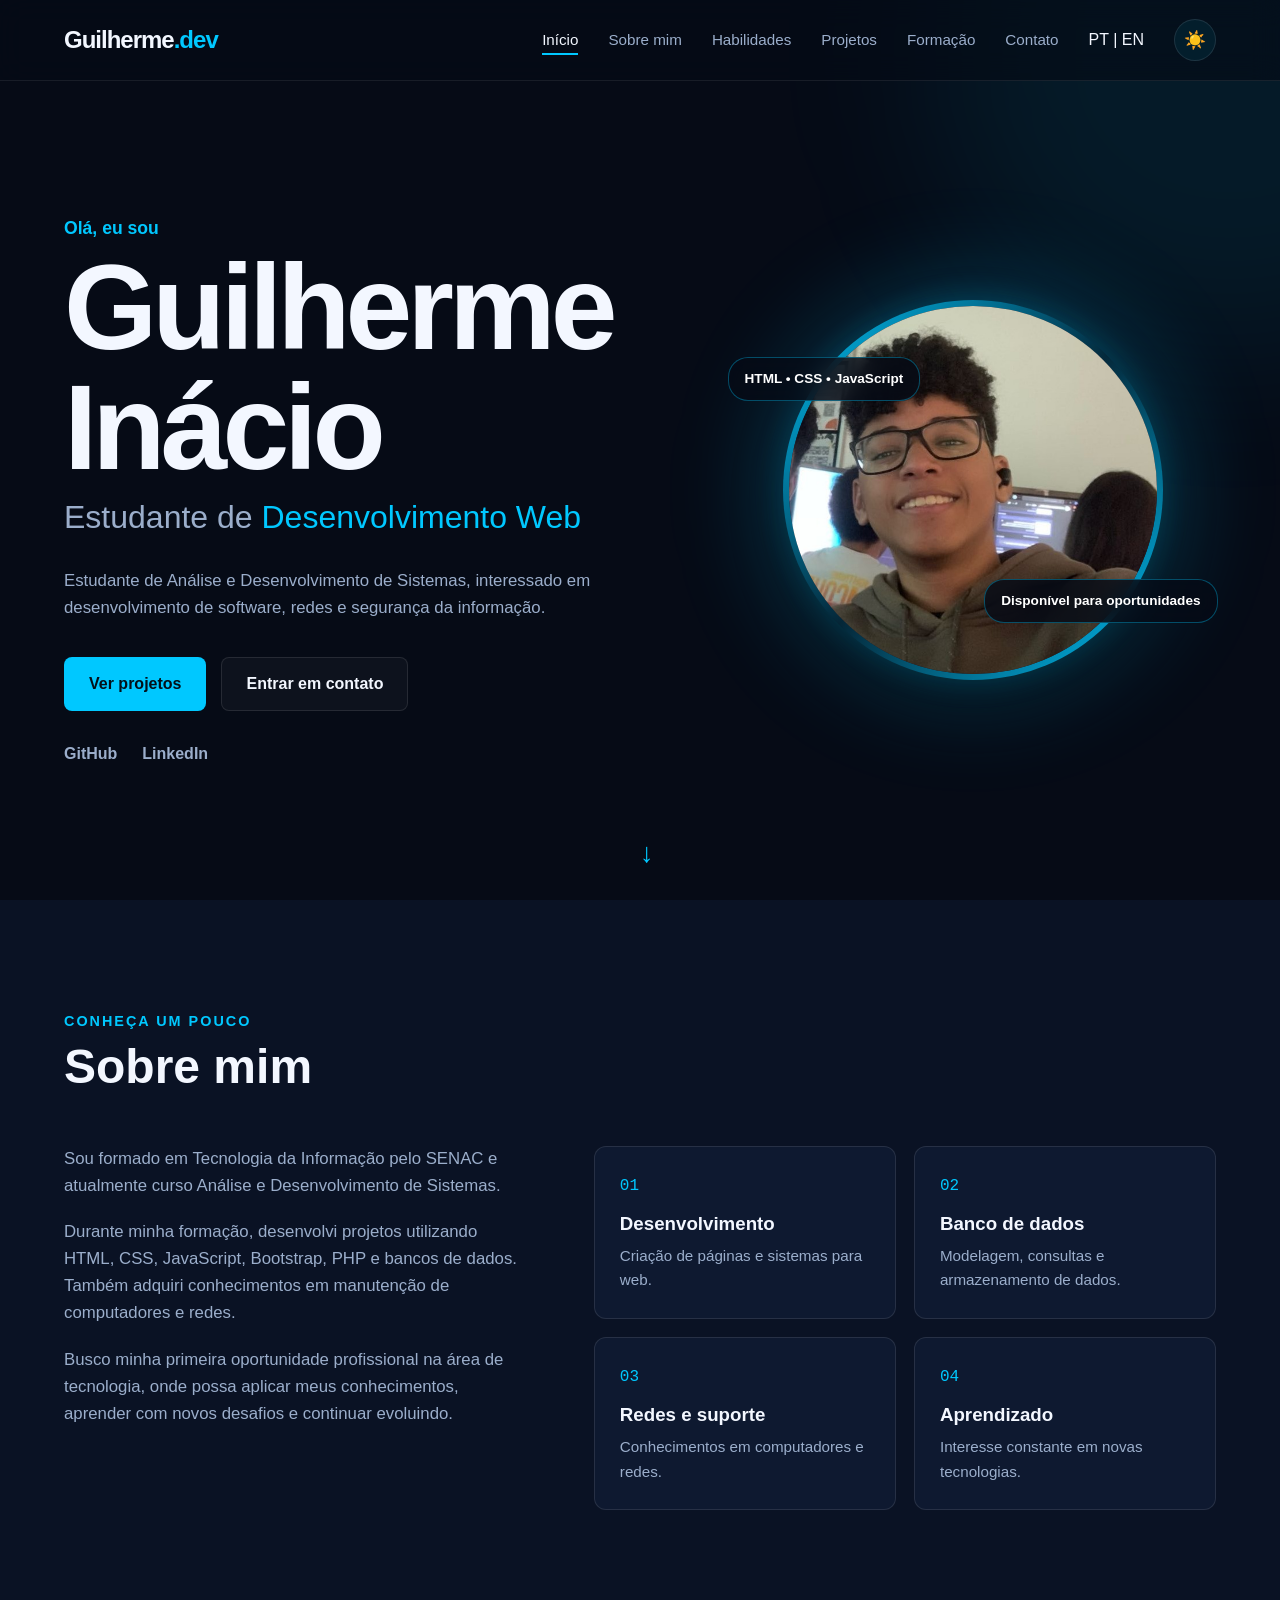
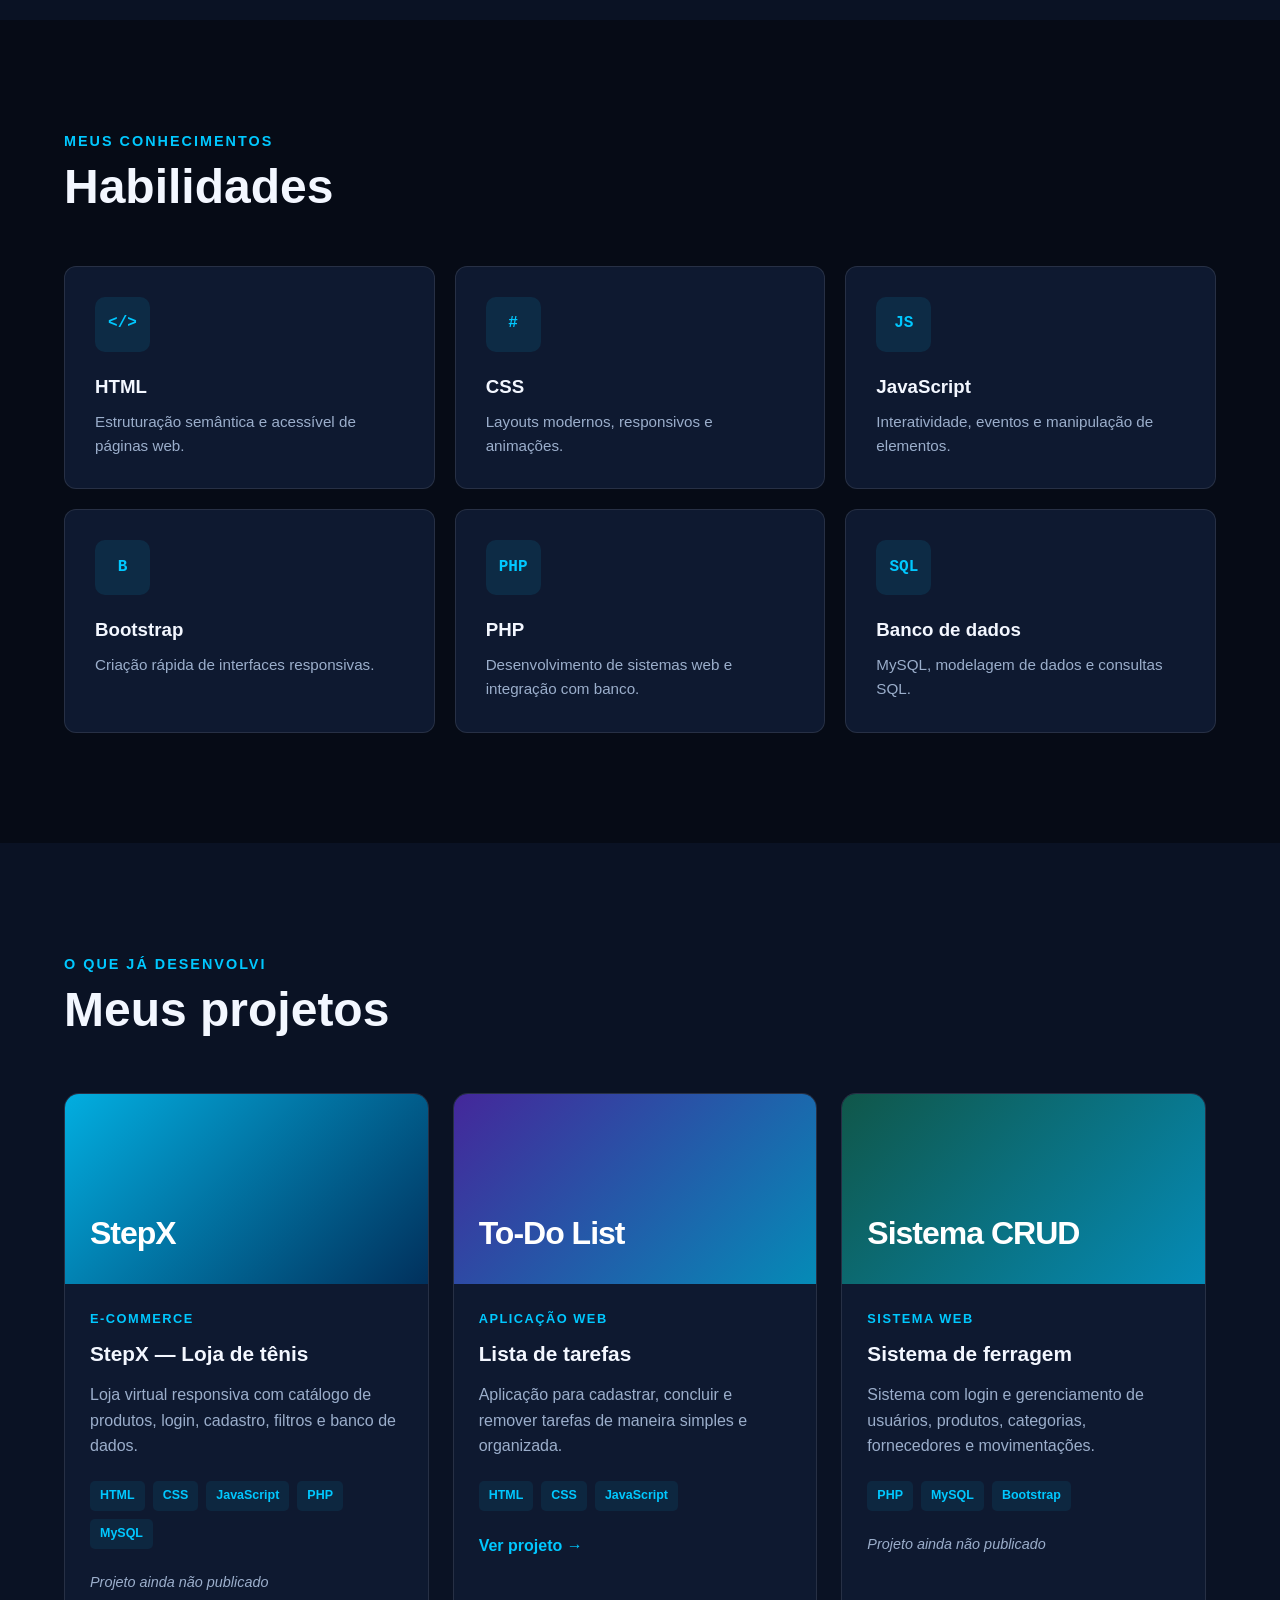
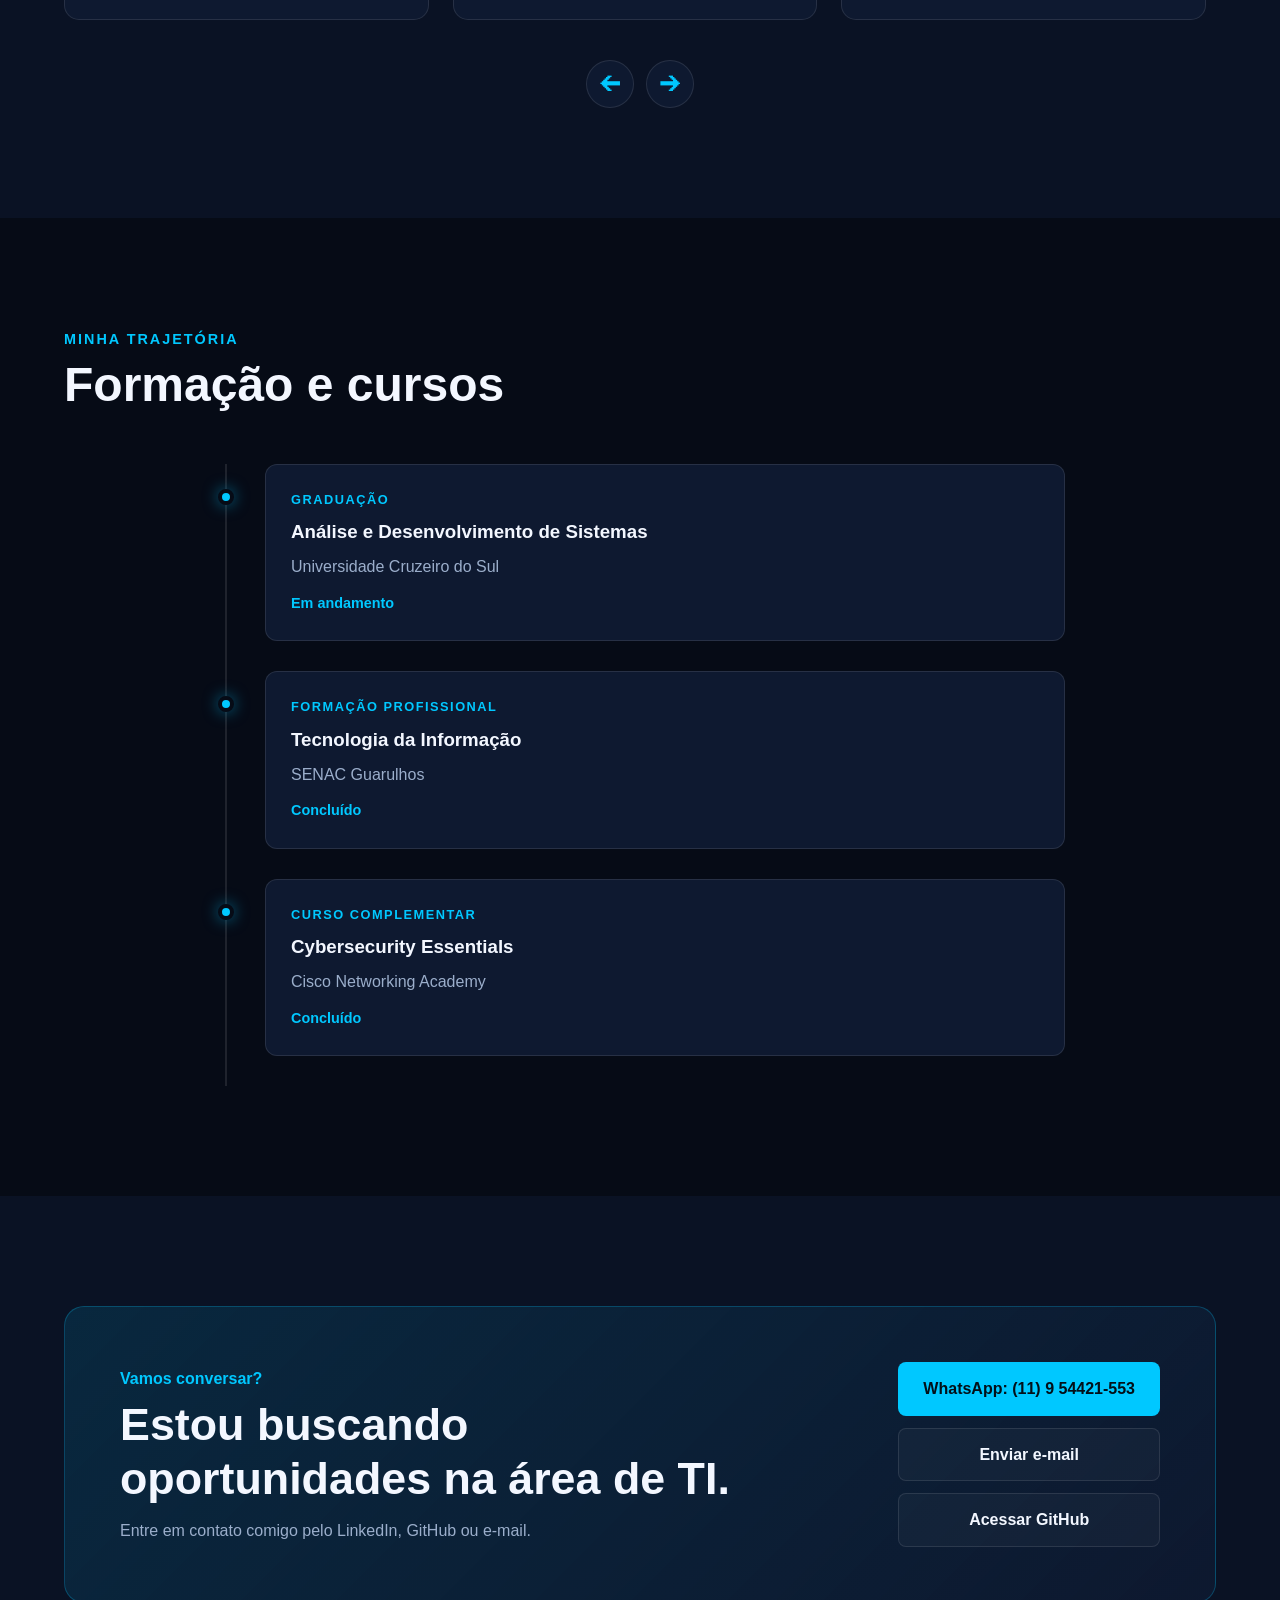
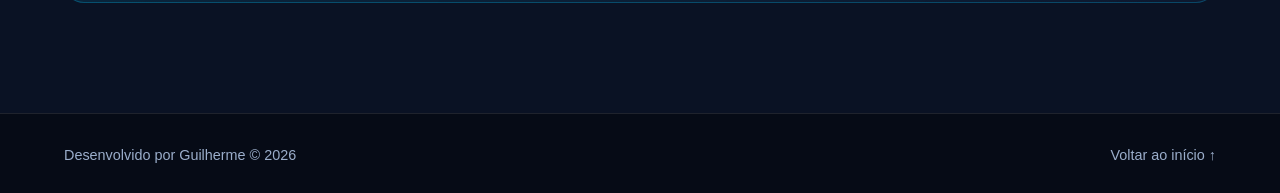
==== commit b80afb53: "Update index.html" ====
--- a/index.html
+++ b/index.html
@@ -32,6 +32,13 @@
                 <li><a href="#projetos" class="menu-link">Projetos</a></li>
                 <li><a href="#formacao" class="menu-link">Formação</a></li>
                 <li><a href="#contato" class="menu-link">Contato</a></li>
+                <li class="seletor-idioma">
+                    <a href="index.html" class="idioma ativo-idioma" lang="pt-BR" aria-label="Português">PT</a>
+
+                    <span class="separador-idioma">|</span>
+
+                    <a href="index-en.html" class="idioma" lang="en" aria-label="English">EN</a>
+                </li>
 
                 <li>
                     <button class="botao-tema" id="botao-tema" aria-label="Ativar tema claro" title="Mudar tema">
@@ -496,4 +503,4 @@
     <script src="js/script.js"></script>
 </body>
 
-</html>+</html>
